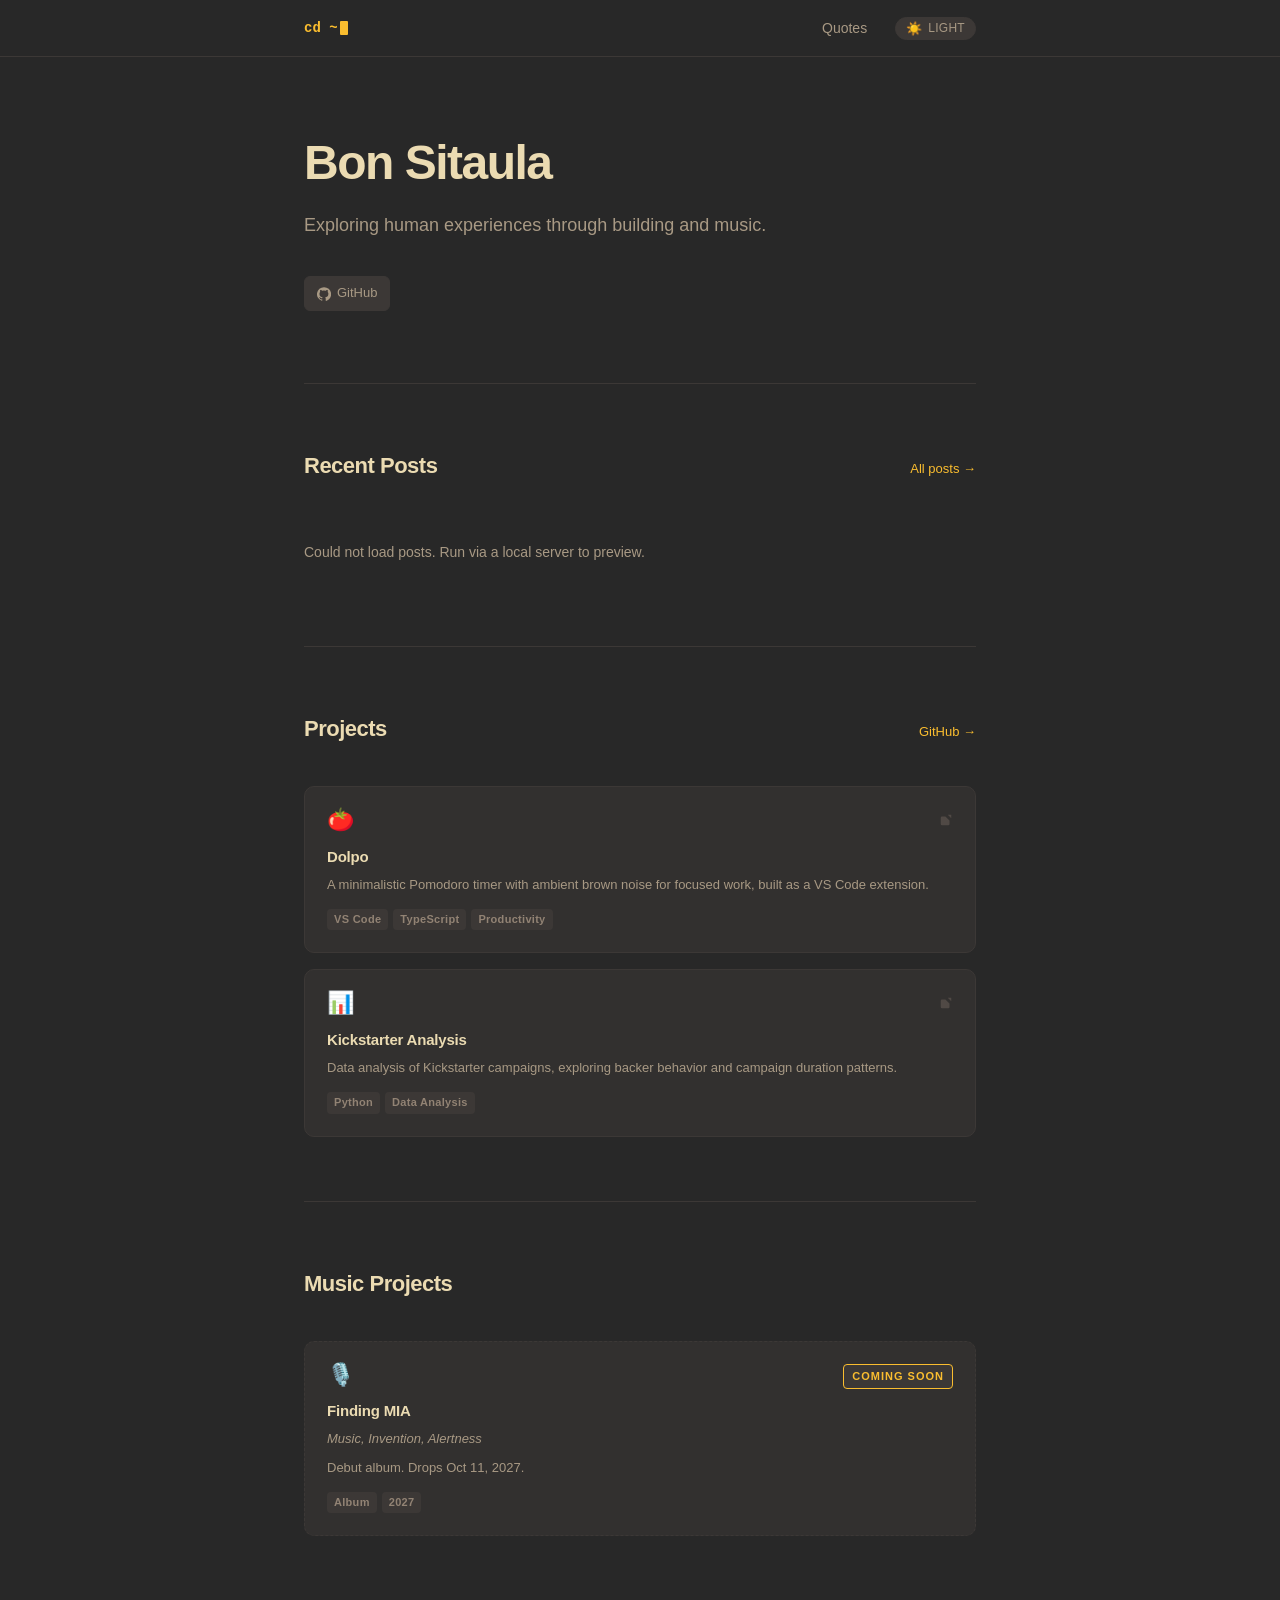
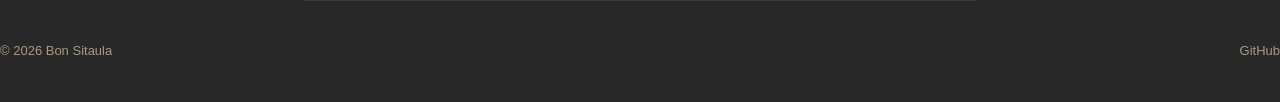
==== index.html @ d06c40b2 "removed kai valya" ====
<!doctype html>
<html lang="en" data-theme="dark">
  <head>
    <meta charset="UTF-8" />
    <meta name="viewport" content="width=device-width, initial-scale=1.0" />
    <title>Bon Sitaula</title>
    <meta
      name="description"
      content="Software engineer. Writing about code, systems, and things I'm building."
    />
    <style>
      :root[data-theme="dark"] {
        --bg: #282828;
        --bg-subtle: #32302f;
        --border: #3c3836;
        --text: #ebdbb2;
        --text-muted: #a89984;
        --text-faint: #504945;
        --accent: #fabd2f;
        --accent-hover: #d79921;
        --tag-bg: #3c3836;
        --tag-text: #928374;
        --toggle-bg: #3c3836;
        --toggle-icon: "☀️";
        --card-bg: #32302f;
        --card-border: #3c3836;
      }

      :root[data-theme="light"] {
        --bg: #fbf1c7;
        --bg-subtle: #f2e5bc;
        --border: #ebdbb2;
        --text: #3c3836;
        --text-muted: #7c6f64;
        --text-faint: #d5c4a1;
        --accent: #b57614;
        --accent-hover: #af3a03;
        --tag-bg: #ebdbb2;
        --tag-text: #7c6f64;
        --toggle-bg: #ebdbb2;
        --toggle-icon: "🌙";
        --card-bg: #f9f5d7;
        --card-border: #d5c4a1;
      }

      *,
      *::before,
      *::after {
        box-sizing: border-box;
        margin: 0;
        padding: 0;
      }

      html {
        scroll-behavior: smooth;
      }

      body {
        background: var(--bg);
        color: var(--text);
        font-family:
          -apple-system, BlinkMacSystemFont, "Segoe UI", Helvetica, Arial,
          sans-serif;
        font-size: 16px;
        line-height: 1.6;
        transition:
          background 0.25s,
          color 0.25s;
        -webkit-font-smoothing: antialiased;
      }

      a {
        color: inherit;
        text-decoration: none;
      }

      /* ── Layout ── */
      .container {
        max-width: 720px;
        margin: 0 auto;
        padding: 0 24px;
      }

      /* ── Nav ── */
      nav {
        position: sticky;
        top: 0;
        z-index: 100;
        background: var(--bg);
        border-bottom: 1px solid var(--border);
        transition:
          background 0.25s,
          border-color 0.25s;
      }

      nav .inner {
        display: flex;
        align-items: center;
        justify-content: space-between;
        height: 56px;
        max-width: 720px;
        margin: 0 auto;
        padding: 0 24px;
      }

      .nav-logo {
        font-size: 14px;
        font-weight: 600;
        font-family:
          "SFMono-Regular", Consolas, "Liberation Mono", Menlo, monospace;
        color: var(--accent);
        letter-spacing: 0;
        cursor: default;
        user-select: none;
      }

      .nav-logo .cursor {
        display: inline-block;
        width: 8px;
        height: 14px;
        background: var(--accent);
        margin-left: 2px;
        vertical-align: middle;
        border-radius: 1px;
        animation: blink 1.1s step-start infinite;
      }

      @keyframes blink {
        0%,
        100% {
          opacity: 1;
        }
        50% {
          opacity: 0;
        }
      }

      .nav-links {
        display: flex;
        align-items: center;
        gap: 28px;
      }

      .nav-links a {
        font-size: 14px;
        color: var(--text-muted);
        transition: color 0.15s;
      }

      .nav-links a:hover {
        color: var(--text);
      }

      /* ── Theme toggle ── */
      .theme-toggle {
        background: var(--toggle-bg);
        border: 1px solid var(--border);
        border-radius: 20px;
        padding: 4px 10px;
        cursor: pointer;
        font-size: 14px;
        color: var(--text-muted);
        display: flex;
        align-items: center;
        gap: 6px;
        transition:
          background 0.2s,
          border-color 0.2s;
        line-height: 1;
      }

      .theme-toggle:hover {
        color: var(--text);
      }

      .theme-toggle .toggle-icon {
        font-size: 13px;
        line-height: 1;
      }

      .theme-toggle .toggle-label {
        font-size: 12px;
        font-weight: 500;
        letter-spacing: 0.3px;
        text-transform: uppercase;
      }

      /* ── Hero ── */
      .hero {
        padding: 80px 0 72px;
        border-bottom: 1px solid var(--border);
      }

      .hero-eyebrow {
        font-size: 12px;
        font-weight: 600;
        letter-spacing: 1.5px;
        text-transform: uppercase;
        color: var(--accent);
        margin-bottom: 18px;
      }

      .hero h1 {
        font-size: clamp(28px, 5.5vw, 48px);
        font-weight: 800;
        letter-spacing: -1.5px;
        line-height: 1.1;
        white-space: nowrap;
        color: var(--text);
        margin-bottom: 20px;
      }

      .hero-bio {
        font-size: 18px;
        color: var(--text-muted);
        max-width: 520px;
        line-height: 1.7;
        margin-bottom: 36px;
      }

      .hero-bio strong {
        color: var(--text);
        font-weight: 600;
      }

      .social-links {
        display: flex;
        flex-wrap: wrap;
        gap: 10px;
      }

      .social-link {
        display: inline-flex;
        align-items: center;
        gap: 6px;
        font-size: 13px;
        font-weight: 500;
        color: var(--text-muted);
        background: var(--tag-bg);
        border: 1px solid var(--border);
        border-radius: 6px;
        padding: 6px 12px;
        transition:
          color 0.15s,
          border-color 0.15s;
      }

      .social-link:hover {
        color: var(--text);
        border-color: var(--text-muted);
      }

      .social-link svg {
        width: 14px;
        height: 14px;
        flex-shrink: 0;
        fill: currentColor;
      }

      /* ── Sections ── */
      section {
        padding: 64px 0;
        border-bottom: 1px solid var(--border);
      }

      .section-header {
        display: flex;
        align-items: baseline;
        justify-content: space-between;
        margin-bottom: 40px;
      }

      .section-header h2 {
        font-size: 22px;
        font-weight: 700;
        letter-spacing: -0.5px;
      }

      .section-header a {
        font-size: 13px;
        color: var(--accent);
        font-weight: 500;
        transition: color 0.15s;
      }

      .section-header a:hover {
        color: var(--accent-hover);
      }

      /* ── Blog Posts ── */
      .post-list {
        display: flex;
        flex-direction: column;
        gap: 0;
      }

      .post-item {
        display: flex;
        align-items: baseline;
        justify-content: space-between;
        gap: 16px;
        padding: 18px 0;
        border-bottom: 1px solid var(--border);
        transition: background 0.15s;
        cursor: pointer;
      }

      .post-item:last-child {
        border-bottom: none;
      }

      .post-item:hover .post-title {
        color: var(--accent);
      }

      .post-left {
        display: flex;
        flex-direction: column;
        gap: 4px;
        min-width: 0;
      }

      .post-title {
        font-size: 16px;
        font-weight: 600;
        letter-spacing: -0.2px;
        color: var(--text);
        transition: color 0.15s;
        white-space: nowrap;
        overflow: hidden;
        text-overflow: ellipsis;
      }

      .post-tags {
        display: flex;
        gap: 6px;
        flex-wrap: wrap;
      }

      .tag {
        font-size: 11px;
        font-weight: 600;
        letter-spacing: 0.4px;
        text-transform: uppercase;
        color: var(--tag-text);
        background: var(--tag-bg);
        border-radius: 4px;
        padding: 2px 7px;
      }

      .post-meta {
        display: flex;
        align-items: center;
        gap: 10px;
        flex-shrink: 0;
      }

      .post-date {
        font-size: 13px;
        color: var(--text-muted);
        font-variant-numeric: tabular-nums;
        white-space: nowrap;
      }

      .post-read-time {
        font-size: 12px;
        color: var(--text-faint);
        white-space: nowrap;
      }

      /* ── Projects ── */
      .project-grid {
        display: grid;
        grid-template-columns: 1fr;
        gap: 16px;
      }

      @media (max-width: 540px) {
        .project-grid {
          grid-template-columns: 1fr;
        }
      }

      .project-card {
        background: var(--card-bg);
        border: 1px solid var(--card-border);
        border-radius: 10px;
        padding: 22px;
        transition:
          border-color 0.2s,
          transform 0.15s;
        cursor: pointer;
      }

      .project-card:hover {
        border-color: var(--accent);
        transform: translateY(-2px);
      }

      .project-card-top {
        display: flex;
        align-items: flex-start;
        justify-content: space-between;
        margin-bottom: 10px;
      }

      .project-icon {
        font-size: 22px;
        line-height: 1;
      }

      .project-link-icon {
        color: var(--text-faint);
        transition: color 0.15s;
      }

      .project-card:hover .project-link-icon {
        color: var(--accent);
      }

      .project-link-icon svg {
        width: 14px;
        height: 14px;
        fill: currentColor;
      }

      .project-name {
        font-size: 15px;
        font-weight: 700;
        letter-spacing: -0.2px;
        color: var(--text);
        margin-bottom: 6px;
      }

      .project-desc {
        font-size: 13px;
        color: var(--text-muted);
        line-height: 1.55;
        margin-bottom: 14px;
      }

      .project-stack {
        display: flex;
        flex-wrap: wrap;
        gap: 5px;
      }

      .stack-tag {
        font-size: 11px;
        font-weight: 600;
        color: var(--tag-text);
        background: var(--tag-bg);
        border-radius: 4px;
        padding: 2px 7px;
        letter-spacing: 0.3px;
      }

      /* ── Footer ── */
      footer {
        padding: 40px 0;
      }

      .footer-inner {
        display: flex;
        align-items: center;
        justify-content: space-between;
        flex-wrap: wrap;
        gap: 12px;
      }

      .footer-copy {
        font-size: 13px;
        color: var(--text-muted);
      }

      .footer-links {
        display: flex;
        gap: 20px;
      }

      .footer-links a {
        font-size: 13px;
        color: var(--text-muted);
        transition: color 0.15s;
      }

      .footer-links a:hover {
        color: var(--text);
      }

      /* ── Responsive ── */
      @media (max-width: 480px) {
        .nav-links .hide-mobile {
          display: none;
        }
        .post-item {
          flex-direction: column;
          gap: 6px;
        }
        .post-read-time {
          display: none;
        }
        .footer-inner {
          flex-direction: column;
          align-items: flex-start;
        }
      }
    </style>
  </head>
  <body>
    <!-- Nav -->
    <nav>
      <div class="inner">
        <span class="nav-logo">cd ~<span class="cursor"></span></span>
        <div class="nav-links">
          <a href="quotes/index.html" class="hide-mobile">Quotes</a>
          <button
            class="theme-toggle"
            id="themeToggle"
            aria-label="Toggle theme"
          >
            <span class="toggle-icon" id="toggleIcon">☀️</span>
            <span class="toggle-label" id="toggleLabel">Light</span>
          </button>
        </div>
      </div>
    </nav>

    <div class="container">
      <!-- Hero -->
      <header class="hero">
        <h1>Bon Sitaula</h1>
        <p class="hero-bio">
          Exploring human experiences through building and music.
        </p>
        <div class="social-links">
          <a
            href="https://github.com/CuriousCilantro"
            class="social-link"
            target="_blank"
            rel="noopener"
          >
            <svg viewBox="0 0 24 24" xmlns="http://www.w3.org/2000/svg">
              <path
                d="M12 .3a12 12 0 0 0-3.8 23.4c.6.1.8-.3.8-.6v-2c-3.3.7-4-1.6-4-1.6-.6-1.4-1.4-1.8-1.4-1.8-1-.7.1-.7.1-.7 1.2.1 1.8 1.2 1.8 1.2 1 1.8 2.8 1.3 3.5 1 .1-.8.4-1.3.7-1.6-2.7-.3-5.5-1.3-5.5-5.9 0-1.3.5-2.4 1.2-3.2 0-.4-.5-1.5.2-3.2 0 0 1-.3 3.3 1.2a11.5 11.5 0 0 1 6 0c2.3-1.5 3.3-1.2 3.3-1.2.7 1.7.2 2.8.1 3.2.8.8 1.2 1.9 1.2 3.2 0 4.6-2.8 5.6-5.5 5.9.5.4.9 1.2.9 2.3v3.3c0 .3.2.7.8.6A12 12 0 0 0 12 .3"
              />
            </svg>
            GitHub
          </a>
        </div>
      </header>

      <!-- Blog Posts -->
      <section id="posts">
        <div class="section-header">
          <h2>Recent Posts</h2>
          <a href="blog/index.html">All posts →</a>
        </div>
        <div class="post-list" id="posts-list">
          <p style="color: var(--text-muted); font-size: 14px; padding: 18px 0">
            Loading…
          </p>
        </div>
      </section>

      <!-- Projects -->
      <section id="projects">
        <div class="section-header">
          <h2>Projects</h2>
          <a
            href="https://github.com/CuriousCilantro"
            target="_blank"
            rel="noopener"
            >GitHub →</a
          >
        </div>
        <div class="project-grid">
          <a
            href="https://marketplace.visualstudio.com/items?itemName=DolpoLLC.dolpo-vscode"
            class="project-card"
            target="_blank"
            rel="noopener"
          >
            <div class="project-card-top">
              <span class="project-icon">🍅</span>
              <span class="project-link-icon">
                <svg viewBox="0 0 24 24">
                  <path
                    d="M18 13v6a2 2 0 0 1-2 2H5a2 2 0 0 1-2-2V8a2 2 0 0 1 2-2h6M15 3h6v6M10 14 21 3"
                  />
                </svg>
              </span>
            </div>
            <div class="project-name">Dolpo</div>
            <div class="project-desc">
              A minimalistic Pomodoro timer with ambient brown noise for focused
              work, built as a VS Code extension.
            </div>
            <div class="project-stack">
              <span class="stack-tag">VS Code</span>
              <span class="stack-tag">TypeScript</span>
              <span class="stack-tag">Productivity</span>
            </div>
          </a>

          <a
            href="https://github.com/CuriousCilantro/kickstarter"
            class="project-card"
            target="_blank"
            rel="noopener"
          >
            <div class="project-card-top">
              <span class="project-icon">📊</span>
              <span class="project-link-icon">
                <svg viewBox="0 0 24 24">
                  <path
                    d="M18 13v6a2 2 0 0 1-2 2H5a2 2 0 0 1-2-2V8a2 2 0 0 1 2-2h6M15 3h6v6M10 14 21 3"
                  />
                </svg>
              </span>
            </div>
            <div class="project-name">Kickstarter Analysis</div>
            <div class="project-desc">
              Data analysis of Kickstarter campaigns, exploring backer behavior
              and campaign duration patterns.
            </div>
            <div class="project-stack">
              <span class="stack-tag">Python</span>
              <span class="stack-tag">Data Analysis</span>
            </div>
          </a>
        </div>
      </section>

      <!-- Music Projects -->
      <section id="music">
        <div class="section-header">
          <h2>Music Projects</h2>
        </div>
          <div
            class="project-card"
            style="cursor: default; border-style: dashed"
          >
            <div class="project-card-top">
              <span class="project-icon">🎙️</span>
              <span
                style="
                  font-size: 11px;
                  font-weight: 700;
                  letter-spacing: 1px;
                  text-transform: uppercase;
                  color: var(--accent);
                  background: var(--tag-bg);
                  border: 1px solid var(--accent);
                  border-radius: 4px;
                  padding: 3px 8px;
                "
                >Coming Soon</span
              >
            </div>
            <div class="project-name">Finding MIA</div>
            <div class="project-desc" style="margin-bottom: 8px">
              <em>Music, Invention, Alertness</em>
            </div>
            <div class="project-desc">Debut album. Drops Oct 11, 2027.</div>
            <div class="project-stack">
              <span class="stack-tag">Album</span>
              <span class="stack-tag">2027</span>
            </div>
          </div>
        </div>
      </section>

      <!-- Footer -->
      <footer>
        <div class="footer-inner">
          <span class="footer-copy">© 2026 Bon Sitaula</span>
          <div class="footer-links">
            <a
              href="https://github.com/CuriousCilantro"
              target="_blank"
              rel="noopener"
              >GitHub</a
            >
          </div>
        </div>
      </footer>
    </div>

    <script>
      const toggle = document.getElementById("themeToggle");
      const icon = document.getElementById("toggleIcon");
      const label = document.getElementById("toggleLabel");
      const html = document.documentElement;

      // Persist preference
      const saved = localStorage.getItem("theme");
      if (saved) applyTheme(saved);

      toggle.addEventListener("click", () => {
        const next =
          html.getAttribute("data-theme") === "dark" ? "light" : "dark";
        applyTheme(next);
        localStorage.setItem("theme", next);
      });

      function applyTheme(theme) {
        html.setAttribute("data-theme", theme);
        if (theme === "dark") {
          icon.textContent = "☀️";
          label.textContent = "Light";
        } else {
          icon.textContent = "🌙";
          label.textContent = "Dark";
        }
      }

      // ── Load posts from manifest ───────────────────────────
      fetch("blog/manifest.json")
        .then((r) => r.json())
        .then((posts) => {
          const list = document.getElementById("posts-list");
          list.innerHTML = posts
            .slice(0, 3)
            .map(
              (p) => `
          <a href="blog/post.html?slug=${p.slug}" class="post-item">
            <div class="post-left">
              <span class="post-title">${p.title}</span>
              <div class="post-tags">
                ${p.tags.map((t) => `<span class="tag">${t}</span>`).join("")}
              </div>
            </div>
            <div class="post-meta">
              <span class="post-read-time">${p.readTime}</span>
              <span class="post-date">${p.date}</span>
            </div>
          </a>`,
            )
            .join("");
        })
        .catch(() => {
          document.getElementById("posts-list").innerHTML =
            '<p style="color:var(--text-muted);font-size:14px;padding:18px 0">Could not load posts. Run via a local server to preview.</p>';
        });
    </script>
  </body>
</html>
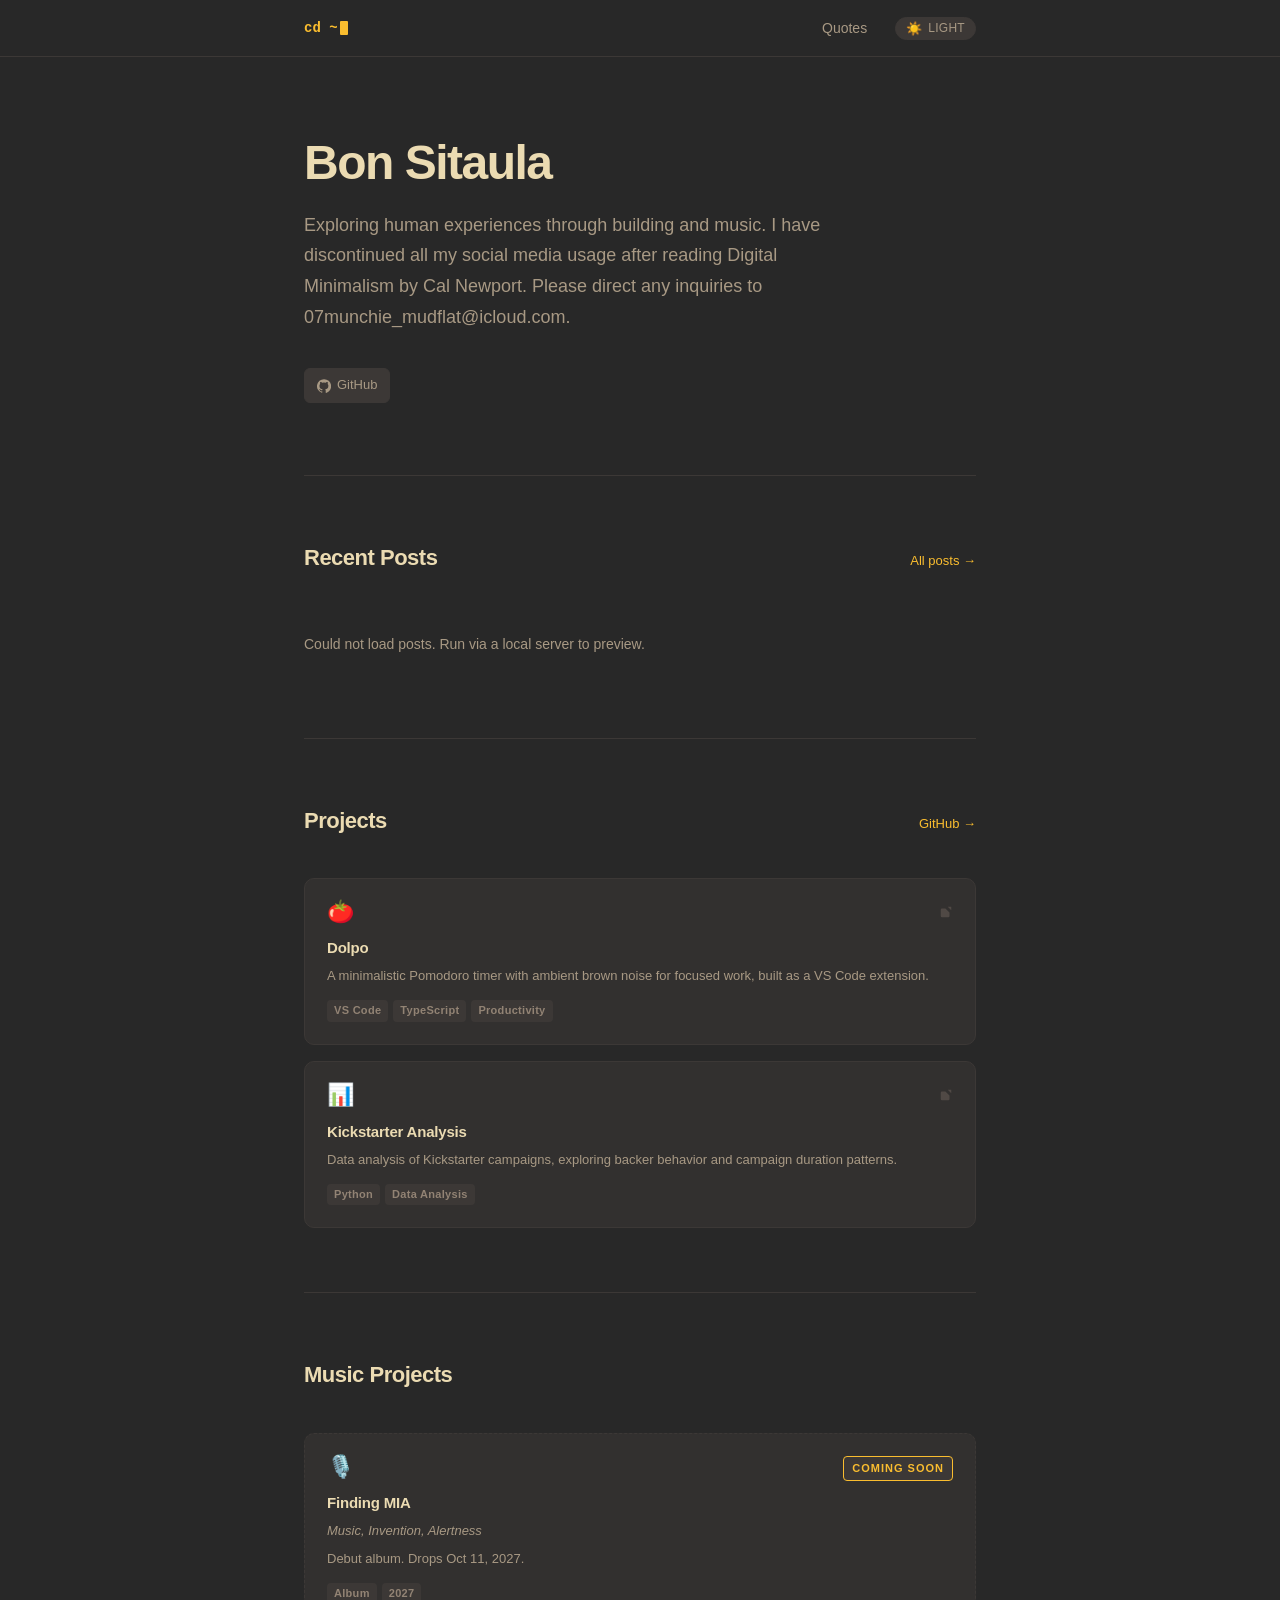
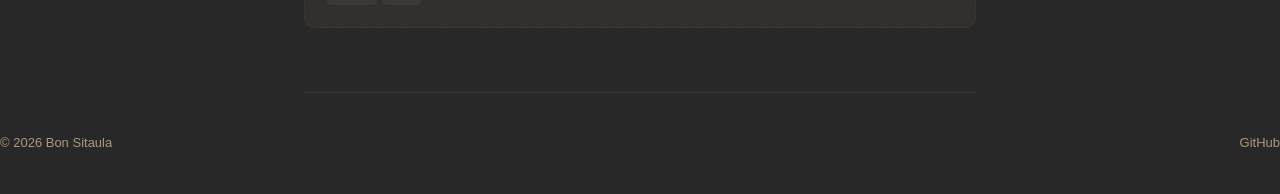
==== commit caa3da11: "Update index.html" ====
--- a/index.html
+++ b/index.html
@@ -532,7 +532,10 @@
         <h1>Bon Sitaula</h1>
         <p class="hero-bio">
           Exploring human experiences through building and music.
+
+          I have discontinued all my social media usage after reading Digital Minimalism by Cal Newport. Please direct any inquiries to 07munchie_mudflat@icloud.com.
         </p>
+        
         <div class="social-links">
           <a
             href="https://github.com/CuriousCilantro"
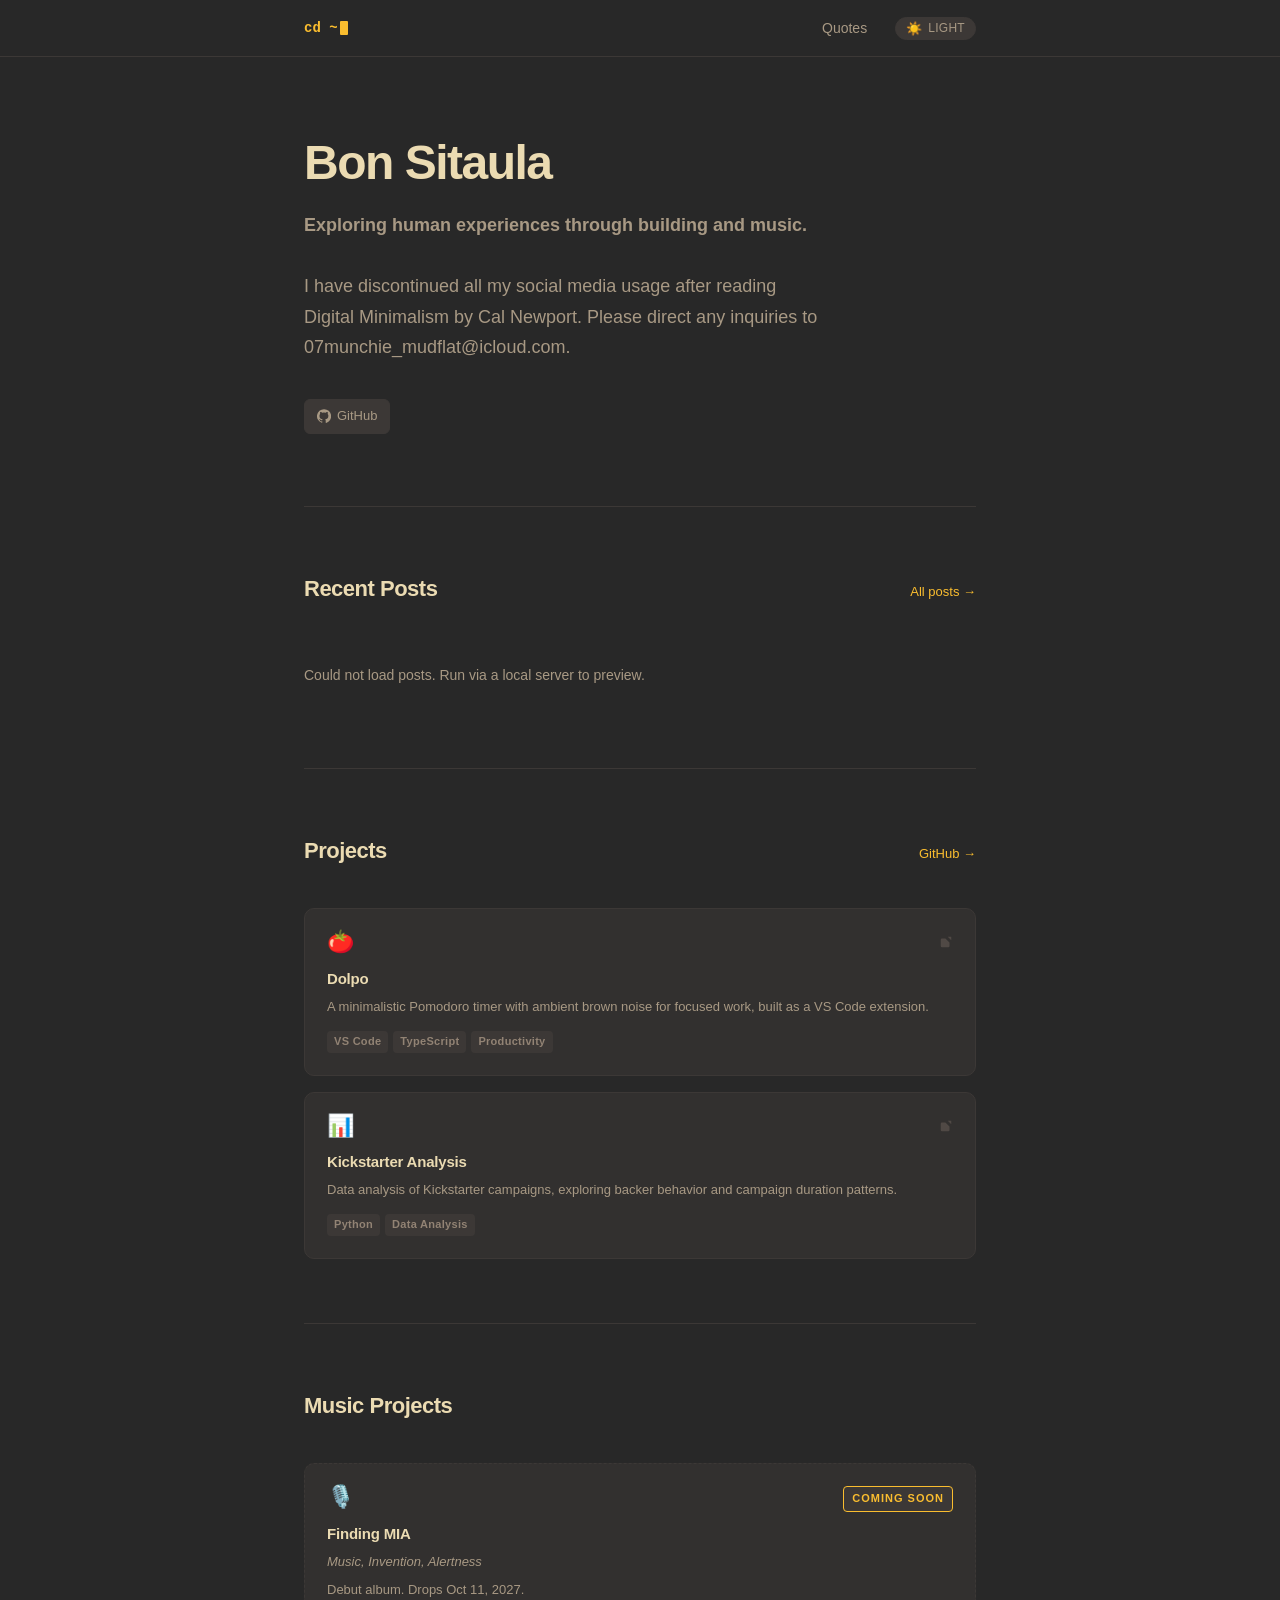
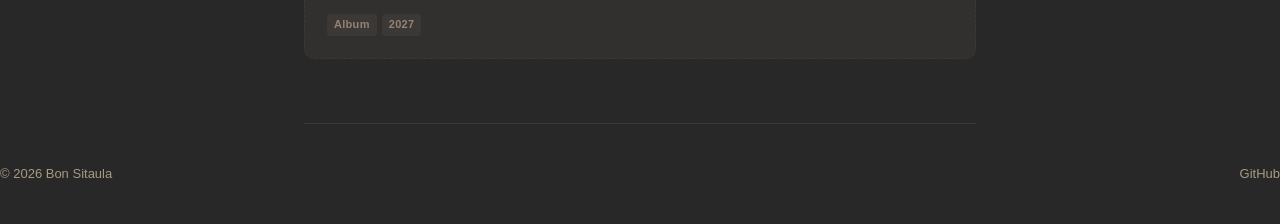
==== commit a14d9c79: "Update index.html" ====
--- a/index.html
+++ b/index.html
@@ -531,8 +531,9 @@
       <header class="hero">
         <h1>Bon Sitaula</h1>
         <p class="hero-bio">
-          Exploring human experiences through building and music.
-
+          <b>Exploring human experiences through building and music.</b>
+          <br>
+          <br>
           I have discontinued all my social media usage after reading Digital Minimalism by Cal Newport. Please direct any inquiries to 07munchie_mudflat@icloud.com.
         </p>
         
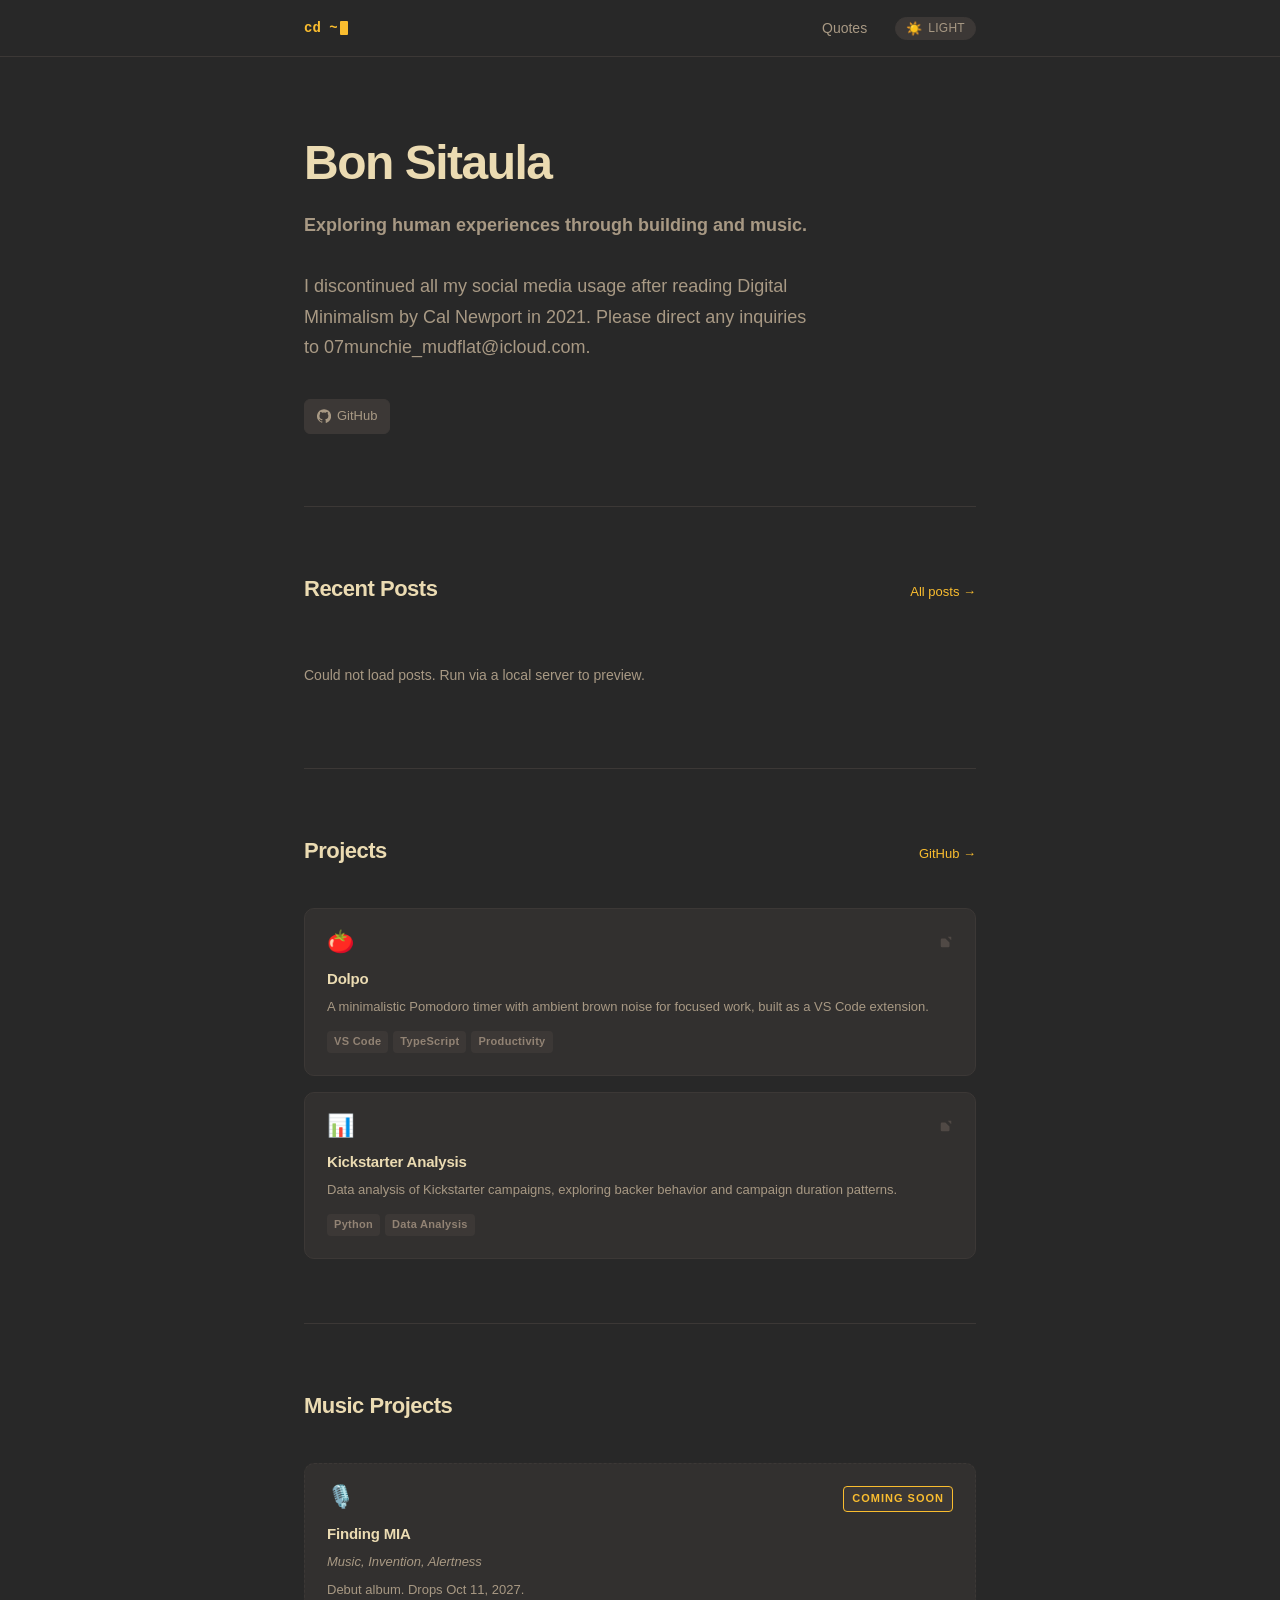
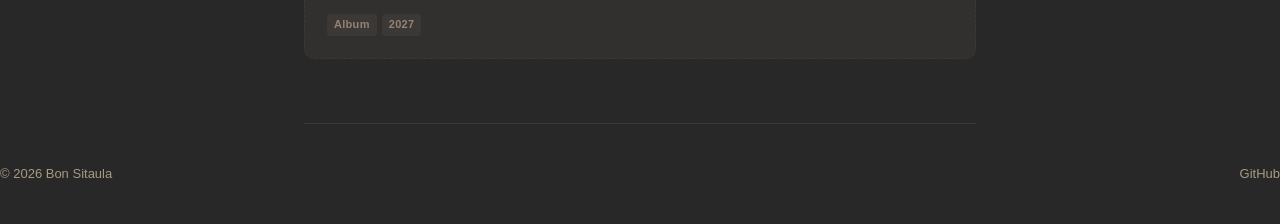
==== commit 6c4c74db: "Update index.html" ====
--- a/index.html
+++ b/index.html
@@ -534,7 +534,7 @@
           <b>Exploring human experiences through building and music.</b>
           <br>
           <br>
-          I have discontinued all my social media usage after reading Digital Minimalism by Cal Newport. Please direct any inquiries to 07munchie_mudflat@icloud.com.
+          I discontinued all my social media usage after reading Digital Minimalism by Cal Newport in 2021. Please direct any inquiries to 07munchie_mudflat@icloud.com.
         </p>
         
         <div class="social-links">
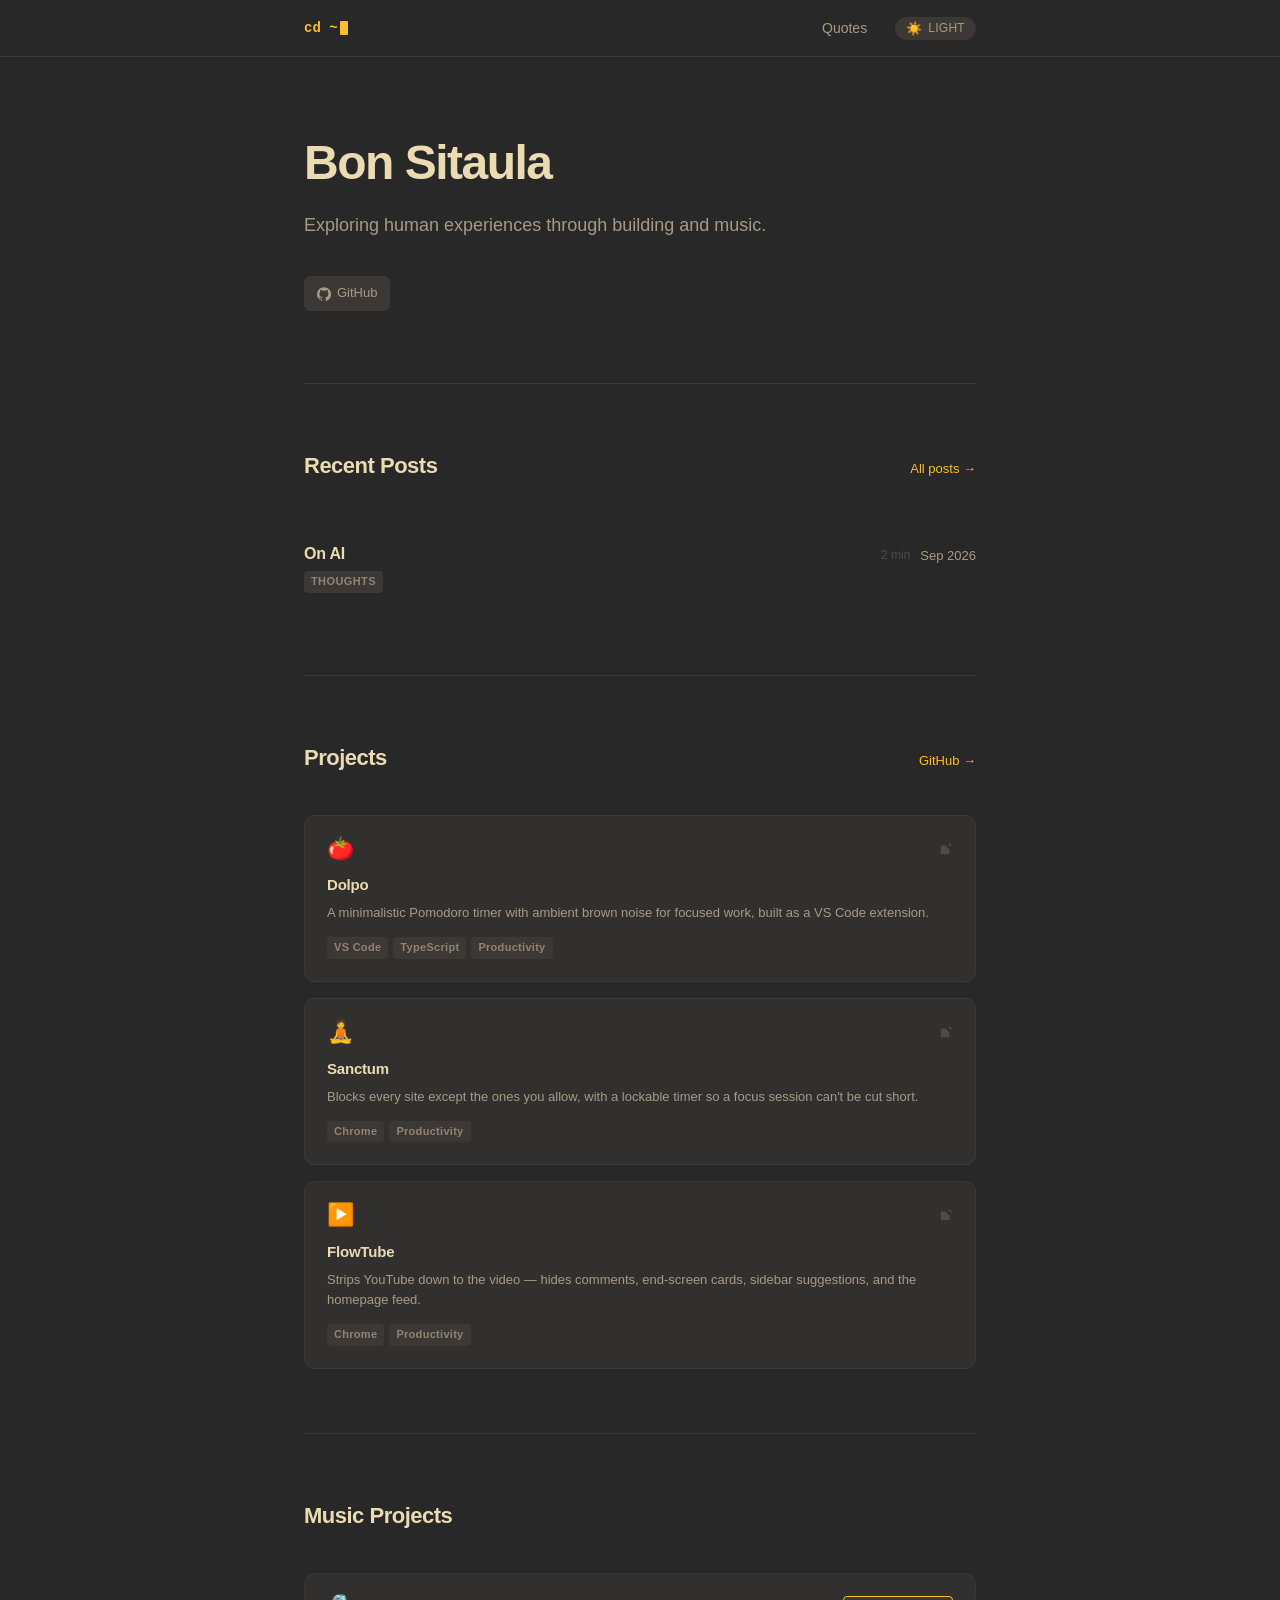
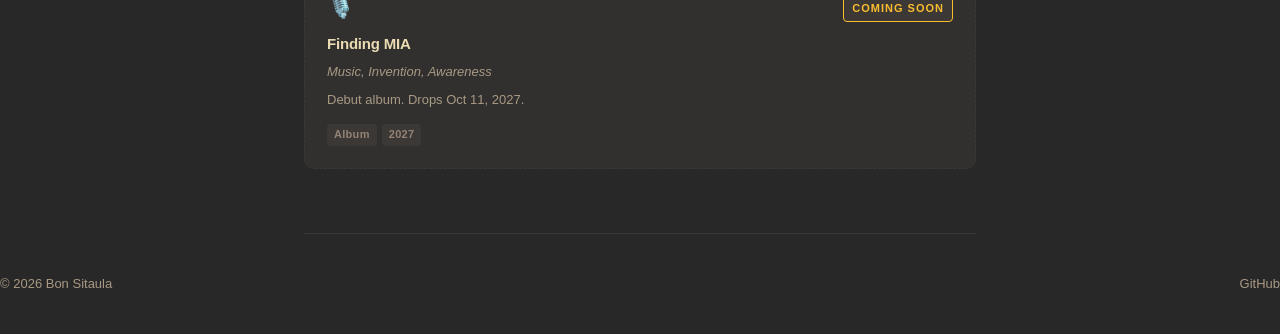
==== commit 46c27fdd: "Add Sanctum and FlowTube projects, drop Kickstarter - Projects: add Sanctum and FlowTube Chrome exte" ====
--- a/index.html
+++ b/index.html
@@ -531,12 +531,8 @@
       <header class="hero">
         <h1>Bon Sitaula</h1>
         <p class="hero-bio">
-          <b>Exploring human experiences through building and music.</b>
-          <br>
-          <br>
-          I discontinued all my social media usage after reading Digital Minimalism by Cal Newport in 2021. Please direct any inquiries to 07munchie_mudflat@icloud.com.
+          Exploring human experiences through building and music.
         </p>
-        
         <div class="social-links">
           <a
             href="https://github.com/CuriousCilantro"
@@ -608,13 +604,13 @@
           </a>
 
           <a
-            href="https://github.com/CuriousCilantro/kickstarter"
+            href="https://chromewebstore.google.com/detail/sanctum-its-time-to-focus/cbibfccpchmdgnamgemdfmoijadjilbn"
             class="project-card"
             target="_blank"
             rel="noopener"
           >
             <div class="project-card-top">
-              <span class="project-icon">📊</span>
+              <span class="project-icon">🧘</span>
               <span class="project-link-icon">
                 <svg viewBox="0 0 24 24">
                   <path
@@ -623,14 +619,41 @@
                 </svg>
               </span>
             </div>
-            <div class="project-name">Kickstarter Analysis</div>
+            <div class="project-name">Sanctum</div>
             <div class="project-desc">
-              Data analysis of Kickstarter campaigns, exploring backer behavior
-              and campaign duration patterns.
+              Blocks every site except the ones you allow, with a lockable timer
+              so a focus session can't be cut short.
             </div>
             <div class="project-stack">
-              <span class="stack-tag">Python</span>
-              <span class="stack-tag">Data Analysis</span>
+              <span class="stack-tag">Chrome</span>
+              <span class="stack-tag">Productivity</span>
+            </div>
+          </a>
+
+          <a
+            href="https://chromewebstore.google.com/detail/flowtube-%E2%80%93-distraction-fr/cppgodeleiojlickmcgobbcdfpjifhdf"
+            class="project-card"
+            target="_blank"
+            rel="noopener"
+          >
+            <div class="project-card-top">
+              <span class="project-icon">▶️</span>
+              <span class="project-link-icon">
+                <svg viewBox="0 0 24 24">
+                  <path
+                    d="M18 13v6a2 2 0 0 1-2 2H5a2 2 0 0 1-2-2V8a2 2 0 0 1 2-2h6M15 3h6v6M10 14 21 3"
+                  />
+                </svg>
+              </span>
+            </div>
+            <div class="project-name">FlowTube</div>
+            <div class="project-desc">
+              Strips YouTube down to the video — hides comments, end-screen
+              cards, sidebar suggestions, and the homepage feed.
+            </div>
+            <div class="project-stack">
+              <span class="stack-tag">Chrome</span>
+              <span class="stack-tag">Productivity</span>
             </div>
           </a>
         </div>
@@ -664,7 +687,7 @@
             </div>
             <div class="project-name">Finding MIA</div>
             <div class="project-desc" style="margin-bottom: 8px">
-              <em>Music, Invention, Alertness</em>
+              <em>Music, Invention, Awareness</em>
             </div>
             <div class="project-desc">Debut album. Drops Oct 11, 2027.</div>
             <div class="project-stack">
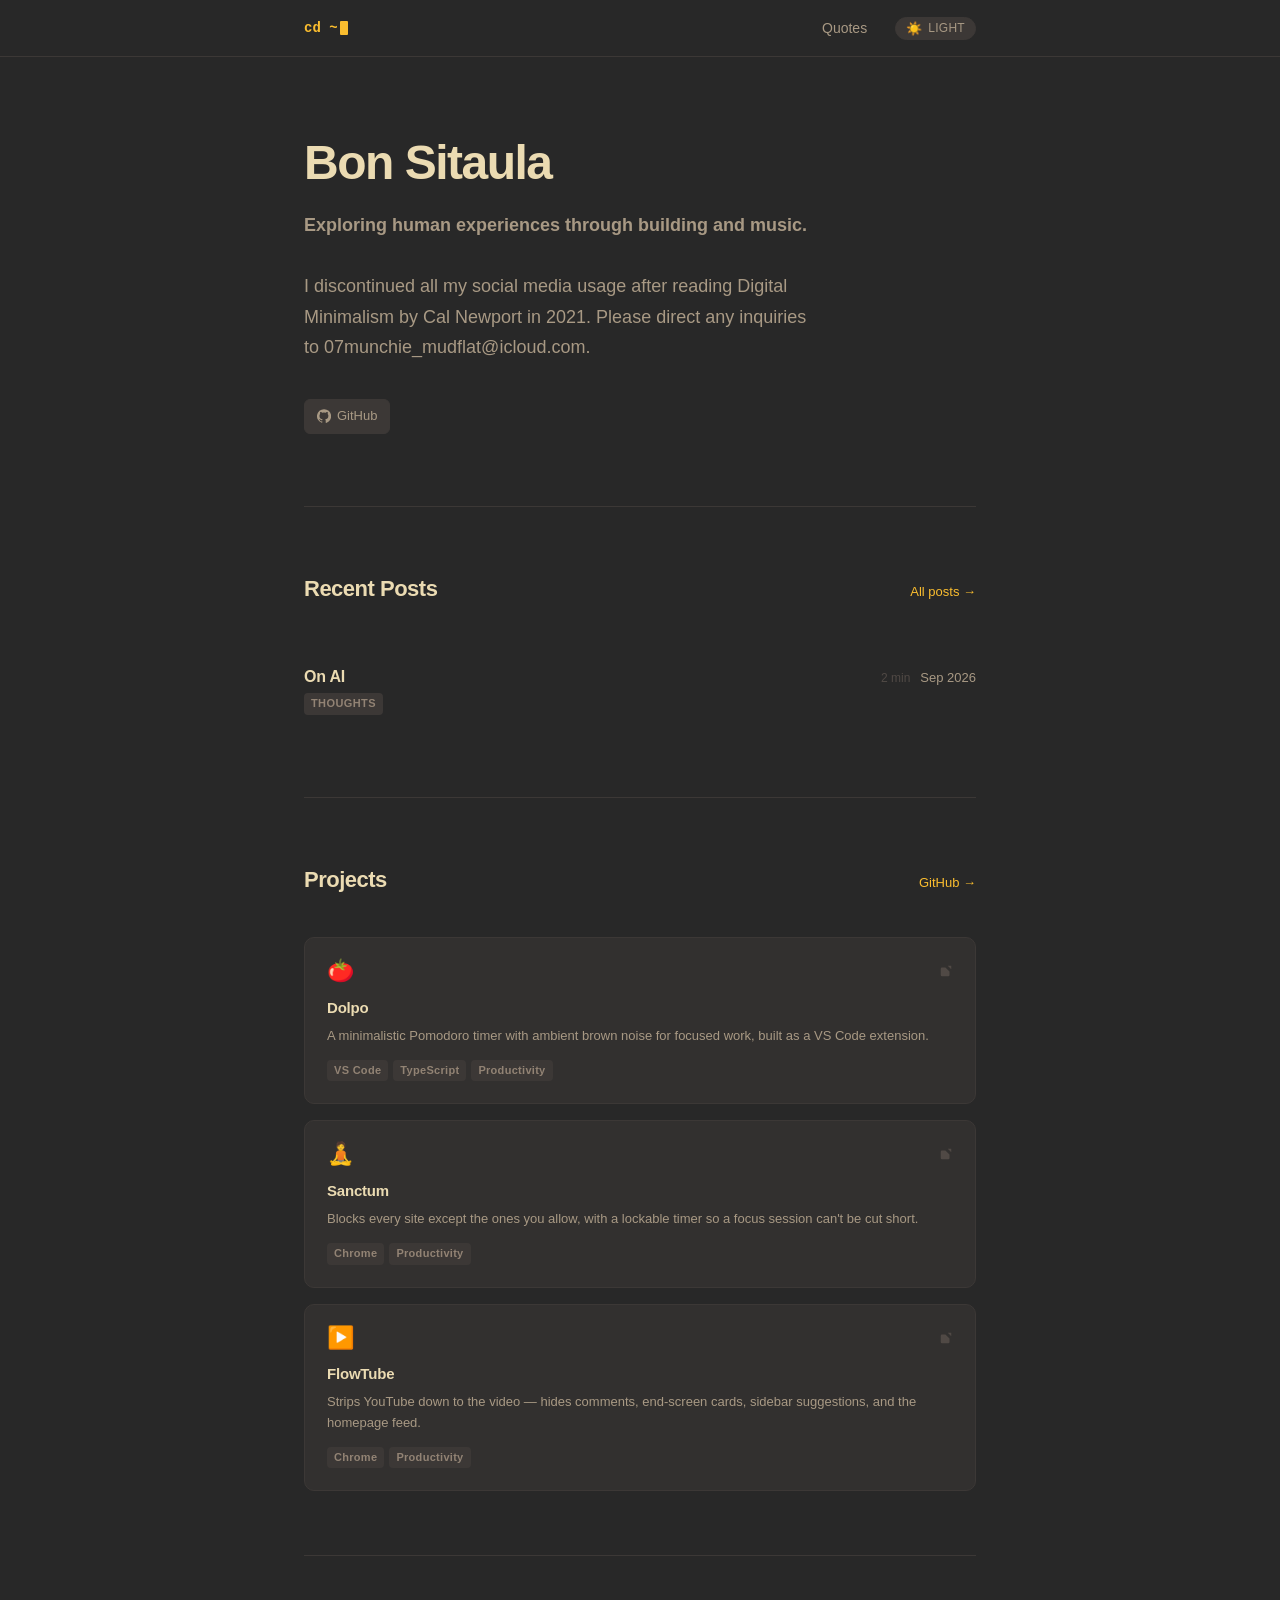
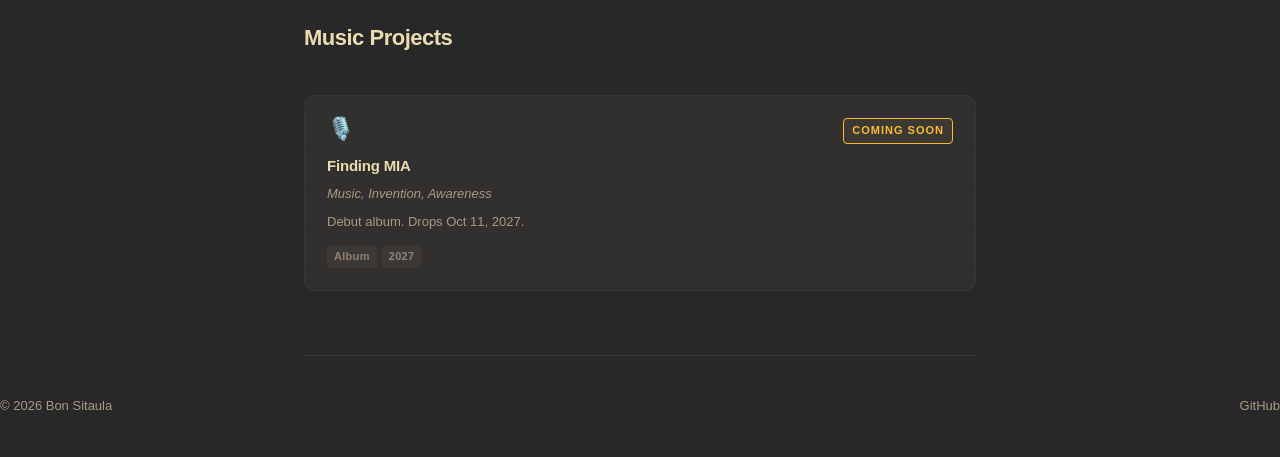
==== commit de4fe4fa: "Merge remote-tracking branch 'origin/master'" ====
--- a/index.html
+++ b/index.html
@@ -6,7 +6,7 @@
     <title>Bon Sitaula</title>
     <meta
       name="description"
-      content="Software engineer. Writing about code, systems, and things I'm building."
+      content=""
     />
     <style>
       :root[data-theme="dark"] {
@@ -531,8 +531,12 @@
       <header class="hero">
         <h1>Bon Sitaula</h1>
         <p class="hero-bio">
-          Exploring human experiences through building and music.
+          <b>Exploring human experiences through building and music.</b>
+          <br>
+          <br>
+          I discontinued all my social media usage after reading Digital Minimalism by Cal Newport in 2021. Please direct any inquiries to 07munchie_mudflat@icloud.com.
         </p>
+        
         <div class="social-links">
           <a
             href="https://github.com/CuriousCilantro"
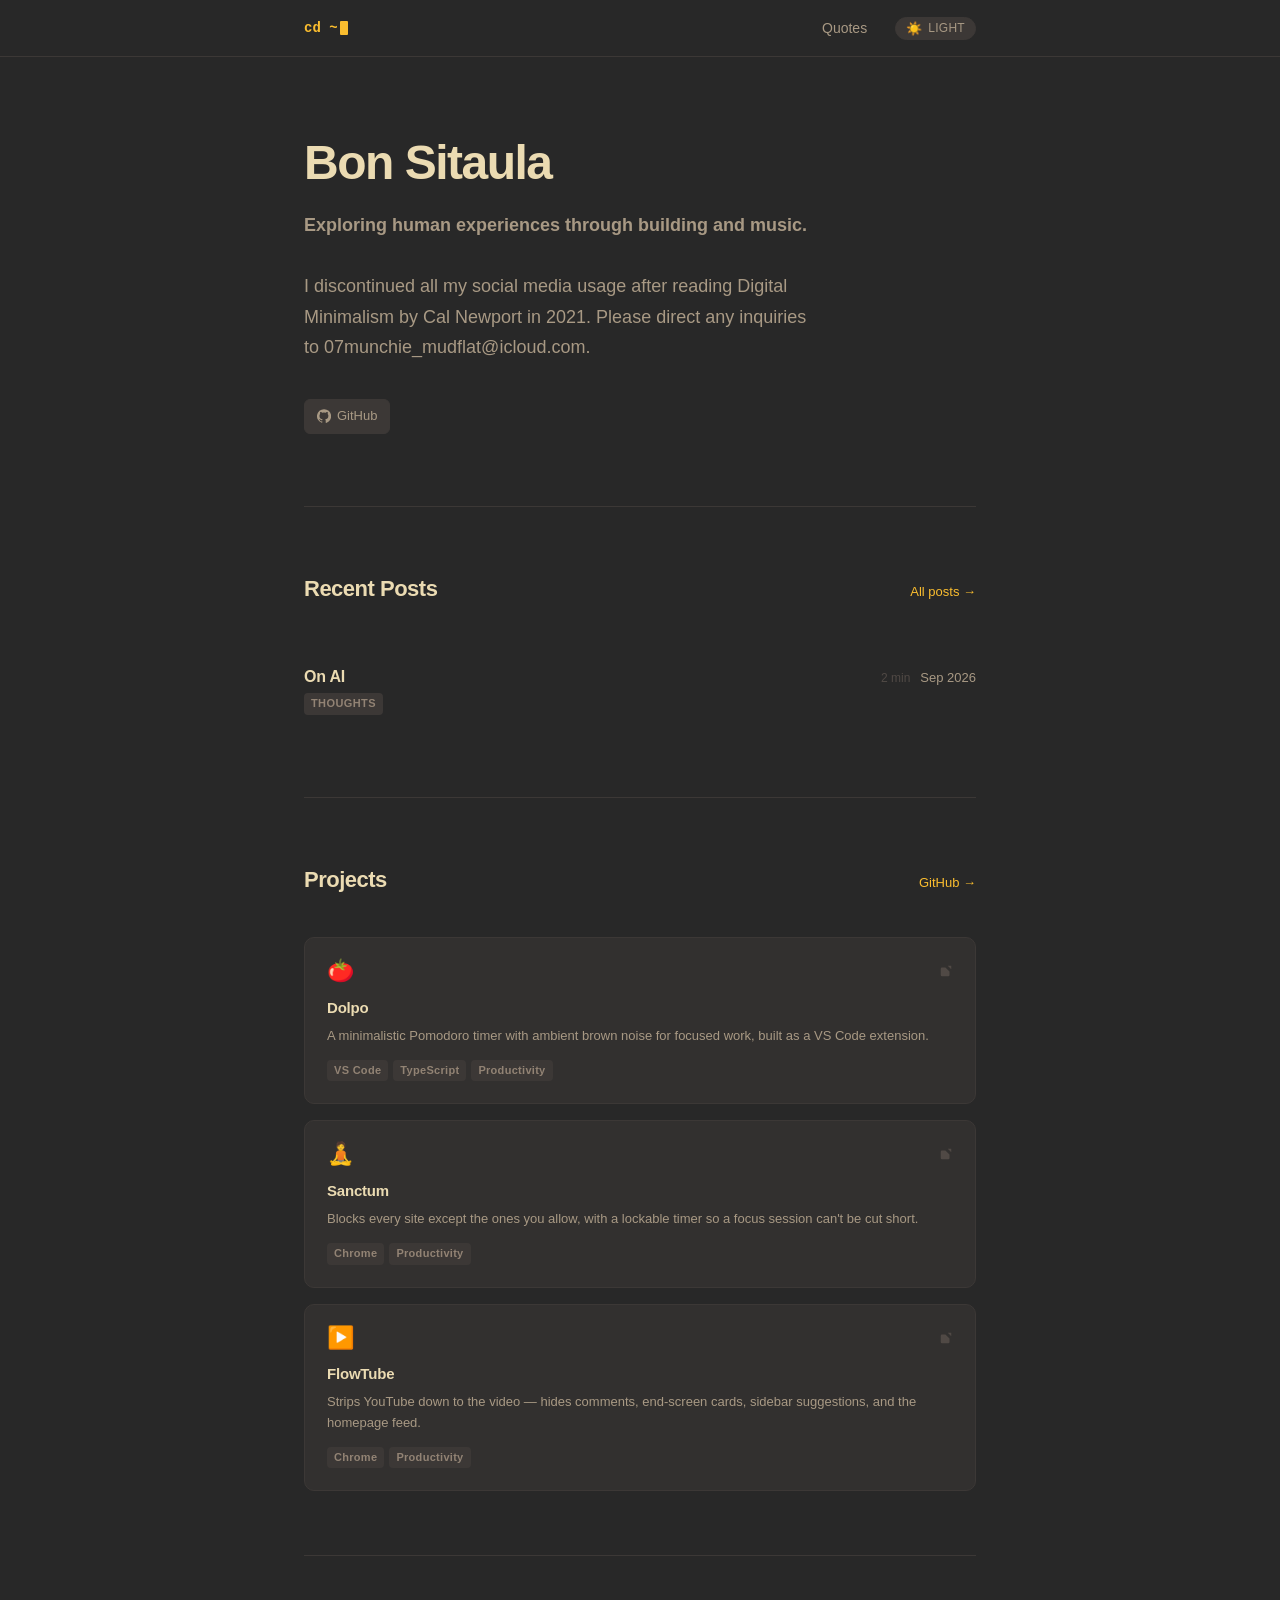
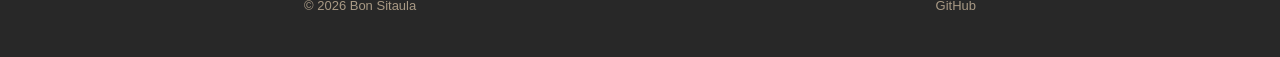
==== commit 2cc3a92d: "Remove Music Projects section; add PROJECT_STATE and DECISIONS Claude-Session: https://claude.ai/cod" ====
--- a/index.html
+++ b/index.html
@@ -663,45 +663,6 @@
         </div>
       </section>
 
-      <!-- Music Projects -->
-      <section id="music">
-        <div class="section-header">
-          <h2>Music Projects</h2>
-        </div>
-          <div
-            class="project-card"
-            style="cursor: default; border-style: dashed"
-          >
-            <div class="project-card-top">
-              <span class="project-icon">🎙️</span>
-              <span
-                style="
-                  font-size: 11px;
-                  font-weight: 700;
-                  letter-spacing: 1px;
-                  text-transform: uppercase;
-                  color: var(--accent);
-                  background: var(--tag-bg);
-                  border: 1px solid var(--accent);
-                  border-radius: 4px;
-                  padding: 3px 8px;
-                "
-                >Coming Soon</span
-              >
-            </div>
-            <div class="project-name">Finding MIA</div>
-            <div class="project-desc" style="margin-bottom: 8px">
-              <em>Music, Invention, Awareness</em>
-            </div>
-            <div class="project-desc">Debut album. Drops Oct 11, 2027.</div>
-            <div class="project-stack">
-              <span class="stack-tag">Album</span>
-              <span class="stack-tag">2027</span>
-            </div>
-          </div>
-        </div>
-      </section>
-
       <!-- Footer -->
       <footer>
         <div class="footer-inner">
